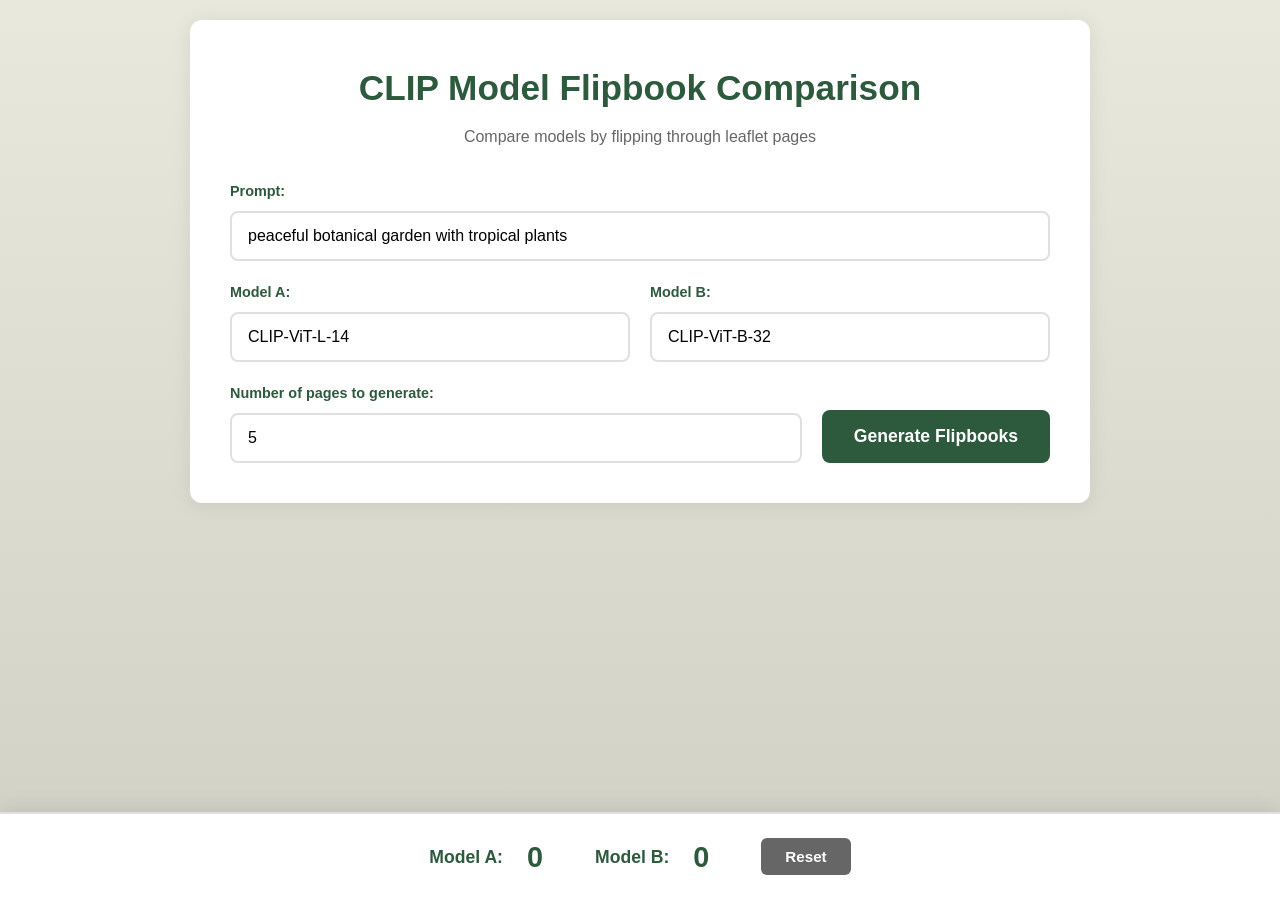
==== static/index.html @ 5df294e2 "first attempt" ====
<!DOCTYPE html>
<html lang="en">
<head>
    <meta charset="UTF-8">
    <meta name="viewport" content="width=device-width, initial-scale=1.0">
    <title>CLIP Model Flipbook Comparison</title>
    <link rel="stylesheet" href="styles.css">
</head>
<body>
    <!-- Control Panel -->
    <div class="control-panel">
        <h1>CLIP Model Flipbook Comparison</h1>
        <p class="subtitle">Compare models by flipping through leaflet pages</p>
        
        <div class="controls">
            <div class="input-group">
                <label for="prompt">Prompt:</label>
                <input 
                    type="text" 
                    id="prompt" 
                    placeholder="e.g., 'serene botanical garden'"
                    value="peaceful botanical garden with tropical plants"
                >
            </div>
            
            <div class="model-row">
                <div class="model-input">
                    <label for="modelA">Model A:</label>
                    <input type="text" id="modelA" value="CLIP-ViT-L-14">
                </div>
                <div class="model-input">
                    <label for="modelB">Model B:</label>
                    <input type="text" id="modelB" value="CLIP-ViT-B-32">
                </div>
            </div>
            
            <div class="generation-controls">
                <div class="input-group">
                    <label for="numPages">Number of pages to generate:</label>
                    <input type="number" id="numPages" value="5" min="1" max="10">
                </div>
                <button id="generateBtn" class="btn-generate">Generate Flipbooks</button>
            </div>
        </div>
    </div>

    <!-- Flipbook Comparison -->
    <div id="flipbookView" class="flipbook-view hidden">
        
        <!-- Navigation Controls -->
        <div class="nav-controls">
            <button id="prevPage" class="nav-btn">
                <svg width="24" height="24" viewBox="0 0 24 24" fill="none" stroke="currentColor" stroke-width="2">
                    <polyline points="15 18 9 12 15 6"></polyline>
                </svg>
                Previous Page
            </button>
            
            <div class="page-info">
                <span>Page <span id="currentPage">1</span> of <span id="totalPages">1</span></span>
            </div>
            
            <button id="nextPage" class="nav-btn">
                Next Page
                <svg width="24" height="24" viewBox="0 0 24 24" fill="none" stroke="currentColor" stroke-width="2">
                    <polyline points="9 18 15 12 9 6"></polyline>
                </svg>
            </button>
        </div>

        <!-- Two Flipbooks Side by Side -->
        <div class="flipbooks-container">
            
            <!-- Model A Flipbook -->
            <div class="flipbook-wrapper">
                <div class="flipbook-header">
                    <h2 id="labelA">Model A</h2>
                    <button class="btn-vote" data-model="A">Choose Model A</button>
                </div>
                
                <div class="flipbook-stage">
                    <div class="book-container" id="bookA">
                        <div class="book" id="flipbookA">
                            <!-- Pages will be inserted here -->
                        </div>
                    </div>
                </div>
            </div>
            
            <!-- Model B Flipbook -->
            <div class="flipbook-wrapper">
                <div class="flipbook-header">
                    <h2 id="labelB">Model B</h2>
                    <button class="btn-vote" data-model="B">Choose Model B</button>
                </div>
                
                <div class="flipbook-stage">
                    <div class="book-container" id="bookB">
                        <div class="book" id="flipbookB">
                            <!-- Pages will be inserted here -->
                        </div>
                    </div>
                </div>
            </div>
            
        </div>

    </div>

    <!-- Results Bar -->
    <div id="resultsBar" class="results-bar">
        <div class="results-content">
            <div class="result-item">
                <span class="result-label">Model A:</span>
                <span class="result-count" id="countA">0</span>
            </div>
            <div class="result-item">
                <span class="result-label">Model B:</span>
                <span class="result-count" id="countB">0</span>
            </div>
            <button id="resetBtn" class="btn-reset">Reset</button>
        </div>
    </div>

    <script src="flipbook.js"></script>
</body>
</html>
---- static/styles.css ----
/* Reset & Base */
* {
    margin: 0;
    padding: 0;
    box-sizing: border-box;
}

:root {
    --green-dark: #2d5a3d;
    --green-medium: #4a7856;
    --green-light: #6b9f7c;
    --cream: #f5f5f0;
    --white: #ffffff;
    --black: #1a1a1a;
    --gray: #666666;
    --gray-light: #e0e0e0;
    --shadow: rgba(0, 0, 0, 0.3);
}

body {
    font-family: -apple-system, BlinkMacSystemFont, 'Segoe UI', Arial, sans-serif;
    background: linear-gradient(to bottom, #e8e8dd 0%, #d0d0c5 100%);
    color: var(--black);
    line-height: 1.6;
    min-height: 100vh;
    padding: 20px;
}

.hidden {
    display: none !important;
}

/* Control Panel */
.control-panel {
    max-width: 900px;
    margin: 0 auto 40px;
    background: var(--white);
    padding: 40px;
    border-radius: 12px;
    box-shadow: 0 2px 20px rgba(0, 0, 0, 0.08);
}

.control-panel h1 {
    font-size: 2.2em;
    font-weight: 700;
    color: var(--green-dark);
    margin-bottom: 8px;
    text-align: center;
}

.subtitle {
    text-align: center;
    color: var(--gray);
    font-size: 1em;
    margin-bottom: 30px;
}

.controls {
    display: flex;
    flex-direction: column;
    gap: 20px;
}

.input-group {
    display: flex;
    flex-direction: column;
    gap: 8px;
}

.input-group label {
    font-weight: 600;
    color: var(--green-dark);
    font-size: 0.9em;
}

.input-group input {
    padding: 14px 16px;
    border: 2px solid var(--gray-light);
    border-radius: 8px;
    font-size: 1em;
    transition: border-color 0.2s;
}

.input-group input:focus {
    outline: none;
    border-color: var(--green-medium);
}

.model-row {
    display: grid;
    grid-template-columns: 1fr 1fr;
    gap: 20px;
}

.model-input {
    display: flex;
    flex-direction: column;
    gap: 8px;
}

.model-input label {
    font-weight: 600;
    color: var(--green-dark);
    font-size: 0.9em;
}

.model-input input {
    padding: 14px 16px;
    border: 2px solid var(--gray-light);
    border-radius: 8px;
    font-size: 1em;
}

.generation-controls {
    display: grid;
    grid-template-columns: 1fr auto;
    gap: 20px;
    align-items: end;
}

.btn-generate {
    padding: 16px 32px;
    background: var(--green-dark);
    color: var(--white);
    border: none;
    border-radius: 8px;
    font-size: 1.1em;
    font-weight: 600;
    cursor: pointer;
    transition: all 0.3s ease;
    white-space: nowrap;
}

.btn-generate:hover {
    background: var(--green-medium);
    transform: translateY(-2px);
    box-shadow: 0 4px 12px rgba(45, 90, 61, 0.3);
}

/* Flipbook View */
.flipbook-view {
    max-width: 1800px;
    margin: 0 auto;
    margin-bottom: 80px;
}

/* Navigation Controls */
.nav-controls {
    display: flex;
    justify-content: space-between;
    align-items: center;
    padding: 20px 0;
    margin-bottom: 30px;
}

.nav-btn {
    display: flex;
    align-items: center;
    gap: 8px;
    padding: 12px 24px;
    background: var(--green-dark);
    color: var(--white);
    border: none;
    border-radius: 8px;
    font-size: 1em;
    font-weight: 600;
    cursor: pointer;
    transition: all 0.2s ease;
}

.nav-btn:hover:not(:disabled) {
    background: var(--green-medium);
    transform: translateY(-2px);
}

.nav-btn:disabled {
    background: var(--gray-light);
    color: var(--gray);
    cursor: not-allowed;
}

.page-info {
    font-size: 1.2em;
    font-weight: 600;
    color: var(--green-dark);
}

/* Flipbooks Container */
.flipbooks-container {
    display: grid;
    grid-template-columns: 1fr 1fr;
    gap: 60px;
    perspective: 2000px;
}

.flipbook-wrapper {
    display: flex;
    flex-direction: column;
    gap: 20px;
}

.flipbook-header {
    display: flex;
    justify-content: space-between;
    align-items: center;
    padding: 0 10px;
}

.flipbook-header h2 {
    font-size: 1.6em;
    color: var(--green-dark);
    font-weight: 600;
}

.btn-vote {
    padding: 12px 28px;
    background: var(--green-light);
    color: var(--white);
    border: none;
    border-radius: 8px;
    font-size: 1em;
    font-weight: 600;
    cursor: pointer;
    transition: all 0.2s ease;
}

.btn-vote:hover {
    background: var(--green-dark);
    transform: scale(1.05);
}

.btn-vote.selected {
    background: var(--green-dark);
    box-shadow: 0 0 0 4px rgba(45, 90, 61, 0.2);
}

/* 3D Book Styling */
.flipbook-stage {
    perspective: 2000px;
    display: flex;
    justify-content: center;
    align-items: center;
    min-height: 900px;
}

.book-container {
    position: relative;
    width: 100%;
    max-width: 700px;
}

.book {
    position: relative;
    width: 100%;
    background: var(--white);
    box-shadow: 
        0 10px 40px rgba(0, 0, 0, 0.3),
        0 0 0 1px rgba(0, 0, 0, 0.1);
    border-radius: 8px;
    transform-style: preserve-3d;
    transition: transform 0.3s ease;
}

/* Book hover effect */
.book:hover {
    transform: translateY(-5px);
    box-shadow: 
        0 15px 50px rgba(0, 0, 0, 0.35),
        0 0 0 1px rgba(0, 0, 0, 0.1);
}

/* Page Styling */
.page {
    position: absolute;
    top: 0;
    left: 0;
    width: 100%;
    height: 100%;
    background: var(--white);
    backface-visibility: hidden;
    transform-style: preserve-3d;
    transition: transform 0.6s ease;
    transform-origin: left center;
    box-shadow: 0 0 20px rgba(0, 0, 0, 0.1);
    border-radius: 0 8px 8px 0;
}

.page.flipped {
    transform: rotateY(-180deg);
}

.page.flipping {
    z-index: 100;
}

/* Active page (currently visible) */
.page.active {
    position: relative;
    z-index: 1;
}

/* Page content */
.page-content {
    width: 100%;
    height: 100%;
    padding: 0;
    overflow: hidden;
    border-radius: 8px;
}

/* Leaflet inside page */
.leaflet {
    width: 100%;
    background: var(--white);
    display: grid;
    grid-template-columns: repeat(3, 1fr);
    min-height: 800px;
    gap: 0;
}

/* Panel Styles */
.panel {
    padding: 30px;
    display: flex;
    flex-direction: column;
    justify-content: center;
}

.panel-title {
    grid-column: 1;
    grid-row: 1 / 3;
    background: var(--cream);
    border-right: 1px solid var(--gray-light);
}

.title {
    font-size: 2.2em;
    font-weight: 700;
    line-height: 1.1;
    margin-bottom: 20px;
    color: var(--green-dark);
}

.intro-text {
    font-size: 0.95em;
    line-height: 1.7;
    color: var(--gray);
}

.panel-hero {
    grid-column: 2;
    grid-row: 1;
    padding: 0;
    display: flex;
    flex-direction: column;
}

.hero-img {
    flex: 1;
}

.overlay-text {
    background: var(--white);
    padding: 20px 25px;
}

.overlay-text h3 {
    font-size: 1.3em;
    margin-bottom: 8px;
    color: var(--green-dark);
}

.overlay-text p {
    font-size: 0.9em;
    color: var(--gray);
}

.panel-dual {
    grid-column: 3;
    grid-row: 1;
    padding: 15px;
}

.dual-grid {
    display: grid;
    grid-template-columns: 1fr 1fr;
    gap: 15px;
    height: 100%;
}

.panel-stats {
    grid-column: 2 / 4;
    grid-row: 2;
    background: var(--green-dark);
    color: var(--white);
}

.stats-grid {
    display: flex;
    justify-content: space-around;
    align-items: center;
    height: 100%;
}

.stat {
    text-align: center;
}

.stat-number {
    font-size: 2.5em;
    font-weight: 700;
    display: block;
    margin-bottom: 8px;
}

.stat-label {
    font-size: 0.85em;
    opacity: 0.95;
}

.panel-feature {
    grid-column: 1;
    grid-row: 3;
    padding: 0;
    position: relative;
}

.full-height {
    height: 100%;
}

.image-caption {
    position: absolute;
    bottom: 0;
    left: 0;
    right: 0;
    background: rgba(45, 90, 61, 0.9);
    color: var(--white);
    padding: 18px 24px;
    font-size: 0.95em;
}

.panel-info {
    grid-column: 2 / 4;
    grid-row: 3;
    background: var(--cream);
    display: flex;
    flex-direction: column;
    gap: 15px;
}

.panel-info h3 {
    font-size: 1.5em;
    color: var(--green-dark);
    font-weight: 600;
}

.body-text {
    font-size: 1em;
    line-height: 1.7;
    color: var(--gray);
    flex: 1;
}

.info-img {
    height: 140px;
}

/* Image Containers */
.image-container {
    width: 100%;
    overflow: hidden;
    position: relative;
}

.image-container img {
    width: 100%;
    height: 100%;
    object-fit: cover;
    display: block;
}

/* Results Bar */
.results-bar {
    position: fixed;
    bottom: 0;
    left: 0;
    right: 0;
    background: var(--white);
    border-top: 2px solid var(--gray-light);
    padding: 20px;
    box-shadow: 0 -2px 20px rgba(0, 0, 0, 0.1);
    z-index: 1000;
}

.results-content {
    max-width: 800px;
    margin: 0 auto;
    display: flex;
    justify-content: center;
    align-items: center;
    gap: 40px;
}

.result-item {
    display: flex;
    align-items: center;
    gap: 12px;
}

.result-label {
    font-weight: 600;
    color: var(--green-dark);
    font-size: 1.1em;
}

.result-count {
    font-size: 1.8em;
    font-weight: 700;
    color: var(--green-dark);
    min-width: 40px;
    text-align: center;
}

.btn-reset {
    padding: 10px 24px;
    background: var(--gray);
    color: var(--white);
    border: none;
    border-radius: 6px;
    font-size: 0.95em;
    font-weight: 600;
    cursor: pointer;
    transition: all 0.2s ease;
}

.btn-reset:hover {
    background: var(--green-dark);
}

/* Loading state */
.generating .book {
    opacity: 0.6;
    pointer-events: none;
}

/* Responsive */
@media (max-width: 1400px) {
    .flipbooks-container {
        grid-template-columns: 1fr;
        gap: 80px;
    }
}

@media (max-width: 768px) {
    .control-panel {
        padding: 25px;
    }
    
    .model-row,
    .generation-controls {
        grid-template-columns: 1fr;
    }
    
    .leaflet {
        grid-template-columns: 1fr;
        min-height: 600px;
    }
    
    .panel-title,
    .panel-hero,
    .panel-dual,
    .panel-stats,
    .panel-feature,
    .panel-info {
        grid-column: 1 !important;
        grid-row: auto !important;
    }
}
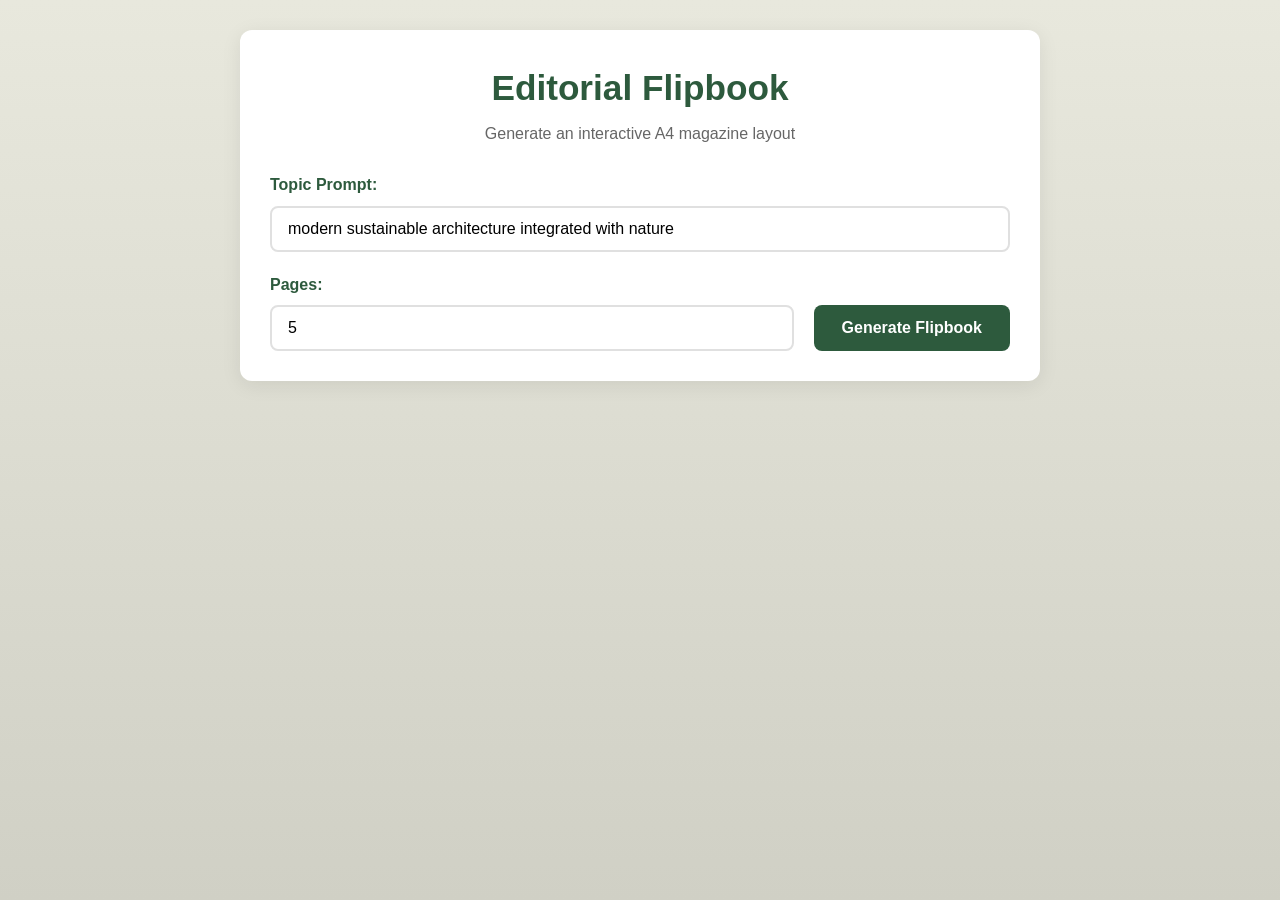
==== commit c38801e3: "ok now the flipbook at least works" ====
--- a/static/index.html
+++ b/static/index.html
@@ -3,122 +3,44 @@
 <head>
     <meta charset="UTF-8">
     <meta name="viewport" content="width=device-width, initial-scale=1.0">
-    <title>CLIP Model Flipbook Comparison</title>
+    <title>A4 Editorial Flipbook</title>
     <link rel="stylesheet" href="styles.css">
 </head>
 <body>
-    <!-- Control Panel -->
     <div class="control-panel">
-        <h1>CLIP Model Flipbook Comparison</h1>
-        <p class="subtitle">Compare models by flipping through leaflet pages</p>
+        <h1>Editorial Flipbook</h1>
+        <p class="subtitle">Generate an interactive A4 magazine layout</p>
         
         <div class="controls">
             <div class="input-group">
-                <label for="prompt">Prompt:</label>
-                <input 
-                    type="text" 
-                    id="prompt" 
-                    placeholder="e.g., 'serene botanical garden'"
-                    value="peaceful botanical garden with tropical plants"
-                >
-            </div>
-            
-            <div class="model-row">
-                <div class="model-input">
-                    <label for="modelA">Model A:</label>
-                    <input type="text" id="modelA" value="CLIP-ViT-L-14">
-                </div>
-                <div class="model-input">
-                    <label for="modelB">Model B:</label>
-                    <input type="text" id="modelB" value="CLIP-ViT-B-32">
-                </div>
+                <label for="prompt">Topic Prompt:</label>
+                <input type="text" id="prompt" value="modern sustainable architecture integrated with nature">
             </div>
             
             <div class="generation-controls">
                 <div class="input-group">
-                    <label for="numPages">Number of pages to generate:</label>
+                    <label for="numPages">Pages:</label>
                     <input type="number" id="numPages" value="5" min="1" max="10">
                 </div>
-                <button id="generateBtn" class="btn-generate">Generate Flipbooks</button>
+                <button id="generateBtn" class="btn-generate">Generate Flipbook</button>
             </div>
         </div>
     </div>
 
-    <!-- Flipbook Comparison -->
     <div id="flipbookView" class="flipbook-view hidden">
-        
-        <!-- Navigation Controls -->
         <div class="nav-controls">
-            <button id="prevPage" class="nav-btn">
-                <svg width="24" height="24" viewBox="0 0 24 24" fill="none" stroke="currentColor" stroke-width="2">
-                    <polyline points="15 18 9 12 15 6"></polyline>
-                </svg>
-                Previous Page
-            </button>
-            
+            <button id="prevPage" class="nav-btn">← Previous Page</button>
             <div class="page-info">
                 <span>Page <span id="currentPage">1</span> of <span id="totalPages">1</span></span>
             </div>
-            
-            <button id="nextPage" class="nav-btn">
-                Next Page
-                <svg width="24" height="24" viewBox="0 0 24 24" fill="none" stroke="currentColor" stroke-width="2">
-                    <polyline points="9 18 15 12 9 6"></polyline>
-                </svg>
-            </button>
+            <button id="nextPage" class="nav-btn">Next Page →</button>
         </div>
 
-        <!-- Two Flipbooks Side by Side -->
-        <div class="flipbooks-container">
-            
-            <!-- Model A Flipbook -->
-            <div class="flipbook-wrapper">
-                <div class="flipbook-header">
-                    <h2 id="labelA">Model A</h2>
-                    <button class="btn-vote" data-model="A">Choose Model A</button>
-                </div>
-                
-                <div class="flipbook-stage">
-                    <div class="book-container" id="bookA">
-                        <div class="book" id="flipbookA">
-                            <!-- Pages will be inserted here -->
-                        </div>
+        <div class="flipbook-stage">
+            <div class="book-container">
+                <div class="book" id="flipbook">
                     </div>
-                </div>
             </div>
-            
-            <!-- Model B Flipbook -->
-            <div class="flipbook-wrapper">
-                <div class="flipbook-header">
-                    <h2 id="labelB">Model B</h2>
-                    <button class="btn-vote" data-model="B">Choose Model B</button>
-                </div>
-                
-                <div class="flipbook-stage">
-                    <div class="book-container" id="bookB">
-                        <div class="book" id="flipbookB">
-                            <!-- Pages will be inserted here -->
-                        </div>
-                    </div>
-                </div>
-            </div>
-            
-        </div>
-
-    </div>
-
-    <!-- Results Bar -->
-    <div id="resultsBar" class="results-bar">
-        <div class="results-content">
-            <div class="result-item">
-                <span class="result-label">Model A:</span>
-                <span class="result-count" id="countA">0</span>
-            </div>
-            <div class="result-item">
-                <span class="result-label">Model B:</span>
-                <span class="result-count" id="countB">0</span>
-            </div>
-            <button id="resetBtn" class="btn-reset">Reset</button>
         </div>
     </div>
 
--- a/static/styles.css
+++ b/static/styles.css
@@ -1,9 +1,5 @@
 /* Reset & Base */
-* {
-    margin: 0;
-    padding: 0;
-    box-sizing: border-box;
-}
+* { margin: 0; padding: 0; box-sizing: border-box; }
 
 :root {
     --green-dark: #2d5a3d;
@@ -14,7 +10,6 @@
     --black: #1a1a1a;
     --gray: #666666;
     --gray-light: #e0e0e0;
-    --shadow: rgba(0, 0, 0, 0.3);
 }
 
 body {
@@ -23,141 +18,31 @@
     color: var(--black);
     line-height: 1.6;
     min-height: 100vh;
-    padding: 20px;
+    padding: 30px 20px;
 }
 
-.hidden {
-    display: none !important;
-}
+.hidden { display: none !important; }
 
 /* Control Panel */
 .control-panel {
-    max-width: 900px;
-    margin: 0 auto 40px;
+    max-width: 800px;
+    margin: 0 auto 30px;
     background: var(--white);
-    padding: 40px;
+    padding: 30px;
     border-radius: 12px;
-    box-shadow: 0 2px 20px rgba(0, 0, 0, 0.08);
+    box-shadow: 0 4px 20px rgba(0, 0, 0, 0.08);
 }
 
-.control-panel h1 {
-    font-size: 2.2em;
-    font-weight: 700;
-    color: var(--green-dark);
-    margin-bottom: 8px;
-    text-align: center;
-}
+.control-panel h1 { font-size: 2.2em; color: var(--green-dark); text-align: center; margin-bottom: 5px; }
+.subtitle { text-align: center; color: var(--gray); margin-bottom: 25px; }
+.controls { display: flex; flex-direction: column; gap: 20px; }
+.input-group { display: flex; flex-direction: column; gap: 8px; }
+.input-group label { font-weight: 600; color: var(--green-dark); }
+.input-group input { padding: 12px 16px; border: 2px solid var(--gray-light); border-radius: 8px; font-size: 1em; }
+.generation-controls { display: grid; grid-template-columns: 1fr auto; gap: 20px; align-items: end; }
 
-.subtitle {
-    text-align: center;
-    color: var(--gray);
-    font-size: 1em;
-    margin-bottom: 30px;
-}
-
-.controls {
-    display: flex;
-    flex-direction: column;
-    gap: 20px;
-}
-
-.input-group {
-    display: flex;
-    flex-direction: column;
-    gap: 8px;
-}
-
-.input-group label {
-    font-weight: 600;
-    color: var(--green-dark);
-    font-size: 0.9em;
-}
-
-.input-group input {
-    padding: 14px 16px;
-    border: 2px solid var(--gray-light);
-    border-radius: 8px;
-    font-size: 1em;
-    transition: border-color 0.2s;
-}
-
-.input-group input:focus {
-    outline: none;
-    border-color: var(--green-medium);
-}
-
-.model-row {
-    display: grid;
-    grid-template-columns: 1fr 1fr;
-    gap: 20px;
-}
-
-.model-input {
-    display: flex;
-    flex-direction: column;
-    gap: 8px;
-}
-
-.model-input label {
-    font-weight: 600;
-    color: var(--green-dark);
-    font-size: 0.9em;
-}
-
-.model-input input {
-    padding: 14px 16px;
-    border: 2px solid var(--gray-light);
-    border-radius: 8px;
-    font-size: 1em;
-}
-
-.generation-controls {
-    display: grid;
-    grid-template-columns: 1fr auto;
-    gap: 20px;
-    align-items: end;
-}
-
-.btn-generate {
-    padding: 16px 32px;
-    background: var(--green-dark);
-    color: var(--white);
-    border: none;
-    border-radius: 8px;
-    font-size: 1.1em;
-    font-weight: 600;
-    cursor: pointer;
-    transition: all 0.3s ease;
-    white-space: nowrap;
-}
-
-.btn-generate:hover {
-    background: var(--green-medium);
-    transform: translateY(-2px);
-    box-shadow: 0 4px 12px rgba(45, 90, 61, 0.3);
-}
-
-/* Flipbook View */
-.flipbook-view {
-    max-width: 1800px;
-    margin: 0 auto;
-    margin-bottom: 80px;
-}
-
-/* Navigation Controls */
-.nav-controls {
-    display: flex;
-    justify-content: space-between;
-    align-items: center;
-    padding: 20px 0;
-    margin-bottom: 30px;
-}
-
-.nav-btn {
-    display: flex;
-    align-items: center;
-    gap: 8px;
-    padding: 12px 24px;
+.btn-generate, .nav-btn {
+    padding: 14px 28px;
     background: var(--green-dark);
     color: var(--white);
     border: none;
@@ -167,413 +52,116 @@
     cursor: pointer;
     transition: all 0.2s ease;
 }
+.btn-generate:hover, .nav-btn:hover:not(:disabled) { background: var(--green-medium); transform: translateY(-2px); }
+.nav-btn:disabled { background: var(--gray-light); color: var(--gray); cursor: not-allowed; transform: none; }
 
-.nav-btn:hover:not(:disabled) {
-    background: var(--green-medium);
-    transform: translateY(-2px);
+/* Flipbook Views & Stage */
+.flipbook-view { max-width: 800px; margin: 0 auto 40px; }
+.nav-controls { display: flex; justify-content: space-between; align-items: center; padding: 10px 0; margin-bottom: 30px; }
+.page-info { font-size: 1.2em; font-weight: 600; color: var(--green-dark); }
+
+.flipbook-stage {
+    perspective: 2500px;
+    display: flex;
+    justify-content: center;
+    padding: 10px 0;
 }
 
-.nav-btn:disabled {
-    background: var(--gray-light);
-    color: var(--gray);
-    cursor: not-allowed;
-}
-
-.page-info {
-    font-size: 1.2em;
-    font-weight: 600;
-    color: var(--green-dark);
-}
-
-/* Flipbooks Container */
-.flipbooks-container {
-    display: grid;
-    grid-template-columns: 1fr 1fr;
-    gap: 60px;
-    perspective: 2000px;
-}
-
-.flipbook-wrapper {
-    display: flex;
-    flex-direction: column;
-    gap: 20px;
-}
-
-.flipbook-header {
-    display: flex;
-    justify-content: space-between;
-    align-items: center;
-    padding: 0 10px;
-}
-
-.flipbook-header h2 {
-    font-size: 1.6em;
-    color: var(--green-dark);
-    font-weight: 600;
-}
-
-.btn-vote {
-    padding: 12px 28px;
-    background: var(--green-light);
-    color: var(--white);
-    border: none;
-    border-radius: 8px;
-    font-size: 1em;
-    font-weight: 600;
-    cursor: pointer;
-    transition: all 0.2s ease;
-}
-
-.btn-vote:hover {
-    background: var(--green-dark);
-    transform: scale(1.05);
-}
-
-.btn-vote.selected {
-    background: var(--green-dark);
-    box-shadow: 0 0 0 4px rgba(45, 90, 61, 0.2);
-}
-
-/* 3D Book Styling */
-.flipbook-stage {
-    perspective: 2000px;
-    display: flex;
-    justify-content: center;
-    align-items: center;
-    min-height: 900px;
-}
-
-.book-container {
-    position: relative;
-    width: 100%;
-    max-width: 700px;
+/* 3D Book Core - A4 Aspect Ratio */
+.book-container { 
+    position: relative; 
+    width: 100%; 
+    max-width: 500px; /* Desktop width limit - height scales automatically to A4 */
+    aspect-ratio: 1 / 1.414; /* PERFECT A4 RATIO */
 }
 
 .book {
-    position: relative;
-    width: 100%;
-    background: var(--white);
-    box-shadow: 
-        0 10px 40px rgba(0, 0, 0, 0.3),
-        0 0 0 1px rgba(0, 0, 0, 0.1);
-    border-radius: 8px;
+    position: relative; width: 100%; height: 100%;
     transform-style: preserve-3d;
-    transition: transform 0.3s ease;
+    box-shadow: 0 15px 50px rgba(0,0,0,0.25);
+    border-radius: 4px;
 }
 
-/* Book hover effect */
-.book:hover {
-    transform: translateY(-5px);
-    box-shadow: 
-        0 15px 50px rgba(0, 0, 0, 0.35),
-        0 0 0 1px rgba(0, 0, 0, 0.1);
+.page {
+    position: absolute; top: 0; left: 0;
+    width: 100%; height: 100%;
+    background: var(--white);
+    transform-style: preserve-3d;
+    transform-origin: left center;
+    transition: transform 0.6s cubic-bezier(0.645, 0.045, 0.355, 1);
+    backface-visibility: hidden;
+    overflow: hidden;
+    border-radius: 4px;
 }
 
-/* Page Styling */
-.page {
-    position: absolute;
-    top: 0;
-    left: 0;
-    width: 100%;
-    height: 100%;
-    background: var(--white);
-    backface-visibility: hidden;
-    transform-style: preserve-3d;
-    transition: transform 0.6s ease;
-    transform-origin: left center;
-    box-shadow: 0 0 20px rgba(0, 0, 0, 0.1);
-    border-radius: 0 8px 8px 0;
+.page.flipped { transform: rotateY(-180deg); pointer-events: none; }
+.page-content { width: 100%; height: 100%; }
+
+/* ============================================
+   LEAFLET & LAYOUTS (100% Height, Fit A4)
+   ============================================ */
+.leaflet { width: 100%; height: 100%; background: var(--white); overflow: hidden; }
+.leaflet img { width: 100%; height: 100%; object-fit: cover; display: block; }
+
+/* 0 - Cover */
+.layout-cover { display: block; height: 100%; position: relative; }
+.cover-image { width: 100%; height: 100%; position: relative; overflow: hidden; }
+.cover-overlay {
+    position: absolute; inset: 0;
+    background: linear-gradient(to top, rgba(20,50,30,0.95) 0%, transparent 65%);
+    display: flex; flex-direction: column; justify-content: flex-end;
+    padding: 40px; color: var(--white);
 }
+.cover-tag { font-size: 0.8em; font-weight: 700; letter-spacing: 0.15em; text-transform: uppercase; background: var(--green-light); padding: 6px 14px; border-radius: 4px; width: fit-content; margin-bottom: 15px; }
+.cover-title { font-size: 3.5em; font-weight: 800; line-height: 1.1; margin-bottom: 10px; }
 
-.page.flipped {
-    transform: rotateY(-180deg);
-}
+/* 1 - Feature */
+.layout-feature { display: grid; grid-template-columns: 3fr 2fr; height: 100%; gap: 0; }
+.feature-main { display: flex; flex-direction: column; border-right: 1px solid var(--gray-light); }
+.feature-img-wrap { flex: 1; overflow: hidden; }
+.feature-caption { padding: 30px; background: var(--white); border-top: 1px solid var(--gray-light); }
+.feature-caption h2 { color: var(--green-dark); margin-bottom: 8px; font-size: 1.8em; }
+.feature-caption p { color: var(--gray); font-size: 1em; line-height: 1.6; }
+.feature-side { display: flex; flex-direction: column; background: var(--cream); }
+.feature-side-img { height: 50%; overflow: hidden; }
+.feature-side-text { flex: 1; padding: 30px; display: flex; flex-direction: column; gap: 10px; }
+.feature-side-text h3 { color: var(--green-dark); font-size: 1.3em;}
+.feature-side-text p { color: var(--gray); font-size: 0.9em; flex: 1; line-height: 1.6; }
 
-.page.flipping {
-    z-index: 100;
-}
+/* 2 - Story */
+.layout-story { display: flex; flex-direction: column; height: 100%; }
+.story-photo { flex: 0 0 55%; position: relative; overflow: hidden; }
+.story-photo-label { position: absolute; bottom: 0; left: 0; right: 0; background: rgba(45,90,61,0.85); color: var(--white); padding: 12px 25px; font-weight: 600; text-transform: uppercase; font-size: 0.8em; }
+.story-body { padding: 40px; background: var(--cream); display: flex; flex-direction: column; gap: 20px; flex: 1; }
+.story-heading { font-size: 1.8em; color: var(--green-dark); }
+.story-columns { display: grid; grid-template-columns: 1fr 1fr; gap: 20px; }
+.story-columns p { color: var(--gray); font-size: 0.95em; line-height: 1.7; }
 
-/* Active page (currently visible) */
-.page.active {
-    position: relative;
-    z-index: 1;
-}
+/* 3 - Gallery */
+.layout-gallery { display: flex; flex-direction: column; height: 100%; background: var(--white); }
+.gallery-header { padding: 30px; border-bottom: 1px solid var(--gray-light); }
+.gallery-header h2 { color: var(--green-dark); font-size: 1.8em; margin-bottom: 5px;}
+.gallery-grid { display: grid; grid-template-columns: 2fr 1fr; grid-template-rows: 1fr 1fr; gap: 4px; background: var(--gray-light); flex: 1; overflow: hidden; }
+.gallery-item { position: relative; overflow: hidden; }
+.gallery-item-large { grid-row: 1 / 3; }
+.gallery-label { position: absolute; bottom: 0; left: 0; right: 0; background: rgba(0,0,0,0.6); color: white; padding: 10px 14px; font-size: 0.8em; }
 
-/* Page content */
-.page-content {
-    width: 100%;
-    height: 100%;
-    padding: 0;
-    overflow: hidden;
-    border-radius: 8px;
-}
+/* 4 - Closing */
+.layout-closing { display: grid; grid-template-columns: 1fr 1fr; height: 100%; gap: 0; }
+.closing-stats { display: flex; flex-direction: column; border-right: 1px solid var(--gray-light); }
+.closing-stats-img { flex: 0 0 45%; overflow: hidden; }
+.closing-numbers { flex: 1; background: var(--green-dark); color: white; padding: 30px; display: flex; flex-direction: column; justify-content: center; }
+.stat-block { display: flex; align-items: baseline; gap: 15px; padding: 15px 0; border-bottom: 1px solid rgba(255,255,255,0.1); }
+.stat-n { font-size: 2.2em; font-weight: bold; min-width: 70px; }
+.closing-cta { display: flex; flex-direction: column; background: var(--cream); }
+.closing-cta-img { flex: 0 0 45%; overflow: hidden; }
+.closing-cta-text { flex: 1; padding: 30px; display: flex; flex-direction: column; justify-content: center; gap: 15px; }
+.closing-cta-text h2 { color: var(--green-dark); font-size: 1.8em; }
+.closing-cta-text p { color: var(--gray); font-size: 0.95em; line-height: 1.6; }
 
-/* Leaflet inside page */
-.leaflet {
-    width: 100%;
-    background: var(--white);
-    display: grid;
-    grid-template-columns: repeat(3, 1fr);
-    min-height: 800px;
-    gap: 0;
-}
-
-/* Panel Styles */
-.panel {
-    padding: 30px;
-    display: flex;
-    flex-direction: column;
-    justify-content: center;
-}
-
-.panel-title {
-    grid-column: 1;
-    grid-row: 1 / 3;
-    background: var(--cream);
-    border-right: 1px solid var(--gray-light);
-}
-
-.title {
-    font-size: 2.2em;
-    font-weight: 700;
-    line-height: 1.1;
-    margin-bottom: 20px;
-    color: var(--green-dark);
-}
-
-.intro-text {
-    font-size: 0.95em;
-    line-height: 1.7;
-    color: var(--gray);
-}
-
-.panel-hero {
-    grid-column: 2;
-    grid-row: 1;
-    padding: 0;
-    display: flex;
-    flex-direction: column;
-}
-
-.hero-img {
-    flex: 1;
-}
-
-.overlay-text {
-    background: var(--white);
-    padding: 20px 25px;
-}
-
-.overlay-text h3 {
-    font-size: 1.3em;
-    margin-bottom: 8px;
-    color: var(--green-dark);
-}
-
-.overlay-text p {
-    font-size: 0.9em;
-    color: var(--gray);
-}
-
-.panel-dual {
-    grid-column: 3;
-    grid-row: 1;
-    padding: 15px;
-}
-
-.dual-grid {
-    display: grid;
-    grid-template-columns: 1fr 1fr;
-    gap: 15px;
-    height: 100%;
-}
-
-.panel-stats {
-    grid-column: 2 / 4;
-    grid-row: 2;
-    background: var(--green-dark);
-    color: var(--white);
-}
-
-.stats-grid {
-    display: flex;
-    justify-content: space-around;
-    align-items: center;
-    height: 100%;
-}
-
-.stat {
-    text-align: center;
-}
-
-.stat-number {
-    font-size: 2.5em;
-    font-weight: 700;
-    display: block;
-    margin-bottom: 8px;
-}
-
-.stat-label {
-    font-size: 0.85em;
-    opacity: 0.95;
-}
-
-.panel-feature {
-    grid-column: 1;
-    grid-row: 3;
-    padding: 0;
-    position: relative;
-}
-
-.full-height {
-    height: 100%;
-}
-
-.image-caption {
-    position: absolute;
-    bottom: 0;
-    left: 0;
-    right: 0;
-    background: rgba(45, 90, 61, 0.9);
-    color: var(--white);
-    padding: 18px 24px;
-    font-size: 0.95em;
-}
-
-.panel-info {
-    grid-column: 2 / 4;
-    grid-row: 3;
-    background: var(--cream);
-    display: flex;
-    flex-direction: column;
-    gap: 15px;
-}
-
-.panel-info h3 {
-    font-size: 1.5em;
-    color: var(--green-dark);
-    font-weight: 600;
-}
-
-.body-text {
-    font-size: 1em;
-    line-height: 1.7;
-    color: var(--gray);
-    flex: 1;
-}
-
-.info-img {
-    height: 140px;
-}
-
-/* Image Containers */
-.image-container {
-    width: 100%;
-    overflow: hidden;
-    position: relative;
-}
-
-.image-container img {
-    width: 100%;
-    height: 100%;
-    object-fit: cover;
-    display: block;
-}
-
-/* Results Bar */
-.results-bar {
-    position: fixed;
-    bottom: 0;
-    left: 0;
-    right: 0;
-    background: var(--white);
-    border-top: 2px solid var(--gray-light);
-    padding: 20px;
-    box-shadow: 0 -2px 20px rgba(0, 0, 0, 0.1);
-    z-index: 1000;
-}
-
-.results-content {
-    max-width: 800px;
-    margin: 0 auto;
-    display: flex;
-    justify-content: center;
-    align-items: center;
-    gap: 40px;
-}
-
-.result-item {
-    display: flex;
-    align-items: center;
-    gap: 12px;
-}
-
-.result-label {
-    font-weight: 600;
-    color: var(--green-dark);
-    font-size: 1.1em;
-}
-
-.result-count {
-    font-size: 1.8em;
-    font-weight: 700;
-    color: var(--green-dark);
-    min-width: 40px;
-    text-align: center;
-}
-
-.btn-reset {
-    padding: 10px 24px;
-    background: var(--gray);
-    color: var(--white);
-    border: none;
-    border-radius: 6px;
-    font-size: 0.95em;
-    font-weight: 600;
-    cursor: pointer;
-    transition: all 0.2s ease;
-}
-
-.btn-reset:hover {
-    background: var(--green-dark);
-}
-
-/* Loading state */
-.generating .book {
-    opacity: 0.6;
-    pointer-events: none;
-}
-
-/* Responsive */
-@media (max-width: 1400px) {
-    .flipbooks-container {
-        grid-template-columns: 1fr;
-        gap: 80px;
-    }
-}
-
+/* Mobile Adaptations */
 @media (max-width: 768px) {
-    .control-panel {
-        padding: 25px;
-    }
-    
-    .model-row,
-    .generation-controls {
-        grid-template-columns: 1fr;
-    }
-    
-    .leaflet {
-        grid-template-columns: 1fr;
-        min-height: 600px;
-    }
-    
-    .panel-title,
-    .panel-hero,
-    .panel-dual,
-    .panel-stats,
-    .panel-feature,
-    .panel-info {
-        grid-column: 1 !important;
-        grid-row: auto !important;
-    }
+    .generation-controls, .layout-feature, .layout-closing, .story-columns { grid-template-columns: 1fr; }
+    .gallery-grid { grid-template-columns: 1fr; grid-template-rows: repeat(3, 1fr); }
+    .gallery-item-large { grid-row: auto; }
 }
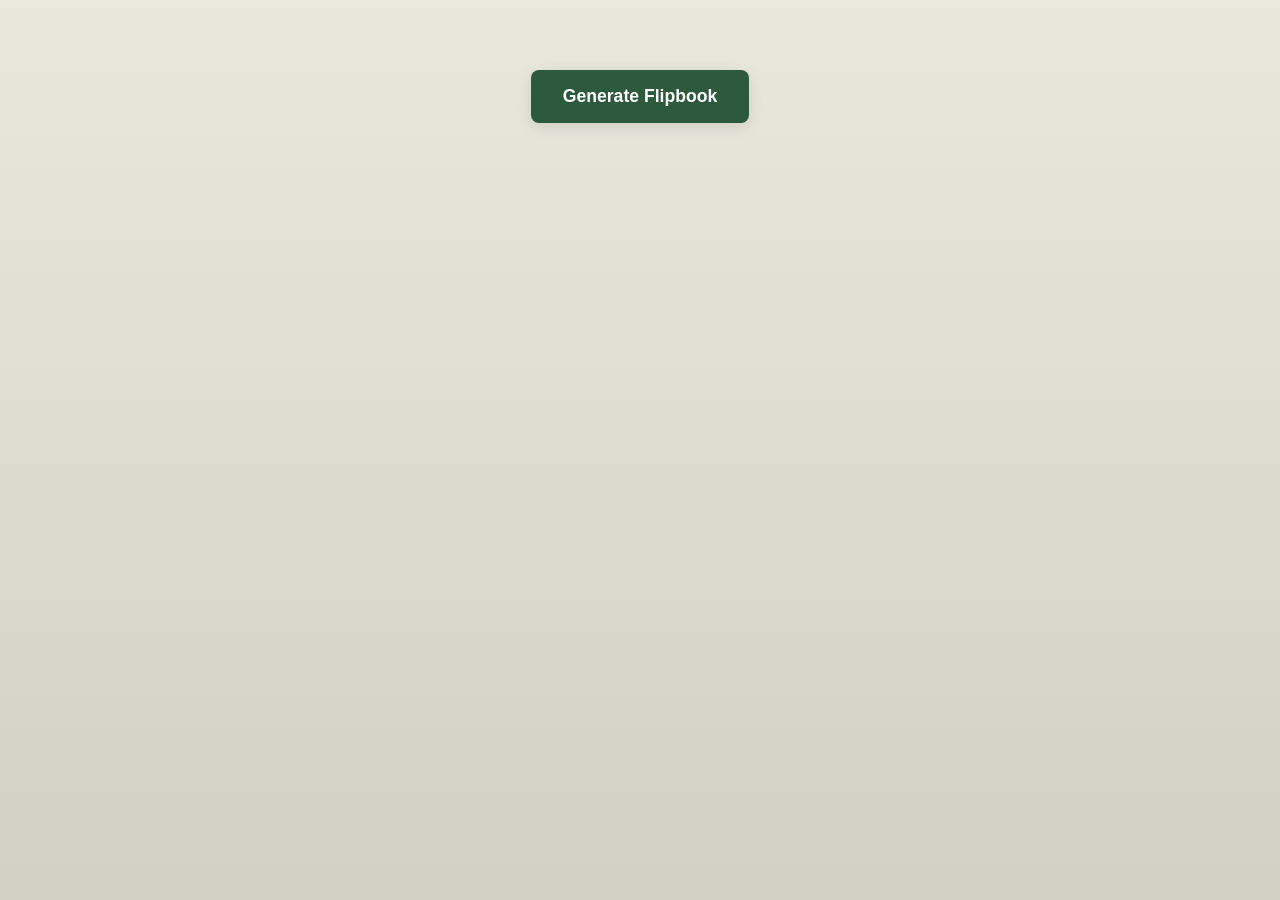
==== commit 873d2320: "SUPEEEEEEEEEEEEEER, flibook alone" ====
--- a/static/index.html
+++ b/static/index.html
@@ -8,32 +8,16 @@
 </head>
 <body>
     <div class="control-panel">
-        <h1>Editorial Flipbook</h1>
-        <p class="subtitle">Generate an interactive A4 magazine layout</p>
-        
-        <div class="controls">
-            <div class="input-group">
-                <label for="prompt">Topic Prompt:</label>
-                <input type="text" id="prompt" value="modern sustainable architecture integrated with nature">
-            </div>
-            
-            <div class="generation-controls">
-                <div class="input-group">
-                    <label for="numPages">Pages:</label>
-                    <input type="number" id="numPages" value="5" min="1" max="10">
-                </div>
-                <button id="generateBtn" class="btn-generate">Generate Flipbook</button>
-            </div>
-        </div>
+        <button id="generateBtn" class="btn-generate">Generate Flipbook</button>
     </div>
 
     <div id="flipbookView" class="flipbook-view hidden">
         <div class="nav-controls">
-            <button id="prevPage" class="nav-btn">← Previous Page</button>
+            <button id="prevPage" class="nav-btn">← Previous</button>
             <div class="page-info">
-                <span>Page <span id="currentPage">1</span> of <span id="totalPages">1</span></span>
+                <span>Page <span id="currentPage">1</span> of 5</span>
             </div>
-            <button id="nextPage" class="nav-btn">Next Page →</button>
+            <button id="nextPage" class="nav-btn">Next →</button>
         </div>
 
         <div class="flipbook-stage">
--- a/static/styles.css
+++ b/static/styles.css
@@ -23,36 +23,33 @@
 
 .hidden { display: none !important; }
 
-/* Control Panel */
+/* Control Panel (Stripped down) */
 .control-panel {
-    max-width: 800px;
-    margin: 0 auto 30px;
-    background: var(--white);
-    padding: 30px;
-    border-radius: 12px;
-    box-shadow: 0 4px 20px rgba(0, 0, 0, 0.08);
+    display: flex;
+    justify-content: center;
+    margin: 40px 0;
 }
 
-.control-panel h1 { font-size: 2.2em; color: var(--green-dark); text-align: center; margin-bottom: 5px; }
-.subtitle { text-align: center; color: var(--gray); margin-bottom: 25px; }
-.controls { display: flex; flex-direction: column; gap: 20px; }
-.input-group { display: flex; flex-direction: column; gap: 8px; }
-.input-group label { font-weight: 600; color: var(--green-dark); }
-.input-group input { padding: 12px 16px; border: 2px solid var(--gray-light); border-radius: 8px; font-size: 1em; }
-.generation-controls { display: grid; grid-template-columns: 1fr auto; gap: 20px; align-items: end; }
-
 .btn-generate, .nav-btn {
-    padding: 14px 28px;
+    padding: 16px 32px;
     background: var(--green-dark);
     color: var(--white);
     border: none;
     border-radius: 8px;
-    font-size: 1em;
+    font-size: 1.1em;
     font-weight: 600;
     cursor: pointer;
     transition: all 0.2s ease;
+    box-shadow: 0 4px 15px rgba(0,0,0,0.1);
 }
-.btn-generate:hover, .nav-btn:hover:not(:disabled) { background: var(--green-medium); transform: translateY(-2px); }
+
+.btn-generate:hover, .nav-btn:hover:not(:disabled) { 
+    background: var(--green-medium); 
+    transform: translateY(-2px); 
+    box-shadow: 0 6px 20px rgba(0,0,0,0.15);
+}
+
+.nav-btn { padding: 12px 24px; font-size: 1em; box-shadow: none; }
 .nav-btn:disabled { background: var(--gray-light); color: var(--gray); cursor: not-allowed; transform: none; }
 
 /* Flipbook Views & Stage */
@@ -71,8 +68,8 @@
 .book-container { 
     position: relative; 
     width: 100%; 
-    max-width: 500px; /* Desktop width limit - height scales automatically to A4 */
-    aspect-ratio: 1 / 1.414; /* PERFECT A4 RATIO */
+    max-width: 500px; 
+    aspect-ratio: 1 / 1.414; 
 }
 
 .book {
@@ -161,7 +158,7 @@
 
 /* Mobile Adaptations */
 @media (max-width: 768px) {
-    .generation-controls, .layout-feature, .layout-closing, .story-columns { grid-template-columns: 1fr; }
+    .layout-feature, .layout-closing, .story-columns { grid-template-columns: 1fr; }
     .gallery-grid { grid-template-columns: 1fr; grid-template-rows: repeat(3, 1fr); }
     .gallery-item-large { grid-row: auto; }
 }
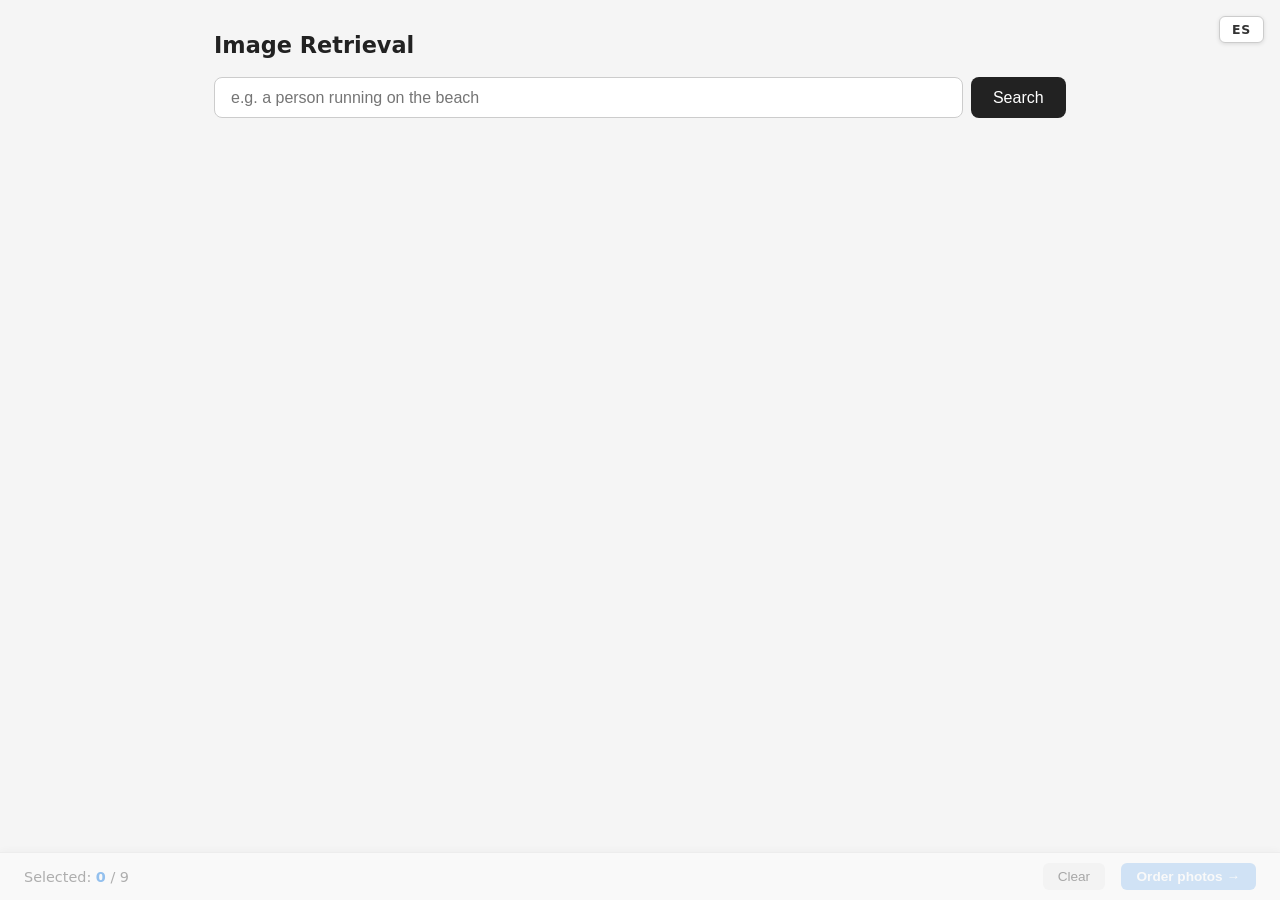
==== commit e3c17b25: "Reorganise repo so it runs from the root Move server.py, retrieval.py, static/, and data/ out of ima" ====
--- a/static/index.html
+++ b/static/index.html
@@ -1,33 +1,670 @@
 <!DOCTYPE html>
-<html lang="en">
+<html lang="en" data-i18n-title="meta.title">
 <head>
-    <meta charset="UTF-8">
-    <meta name="viewport" content="width=device-width, initial-scale=1.0">
-    <title>A4 Editorial Flipbook</title>
-    <link rel="stylesheet" href="styles.css">
+  <meta charset="UTF-8" />
+  <meta name="viewport" content="width=device-width, initial-scale=1.0" />
+  <title>Image Retrieval</title>
+  <script src="/static/i18n.js"></script>
+  <style>
+    *, *::before, *::after { box-sizing: border-box; margin: 0; padding: 0; }
+
+    body {
+      font-family: system-ui, sans-serif;
+      background: #f5f5f5;
+      color: #222;
+      min-height: 100vh;
+      padding-bottom: 5rem;
+    }
+
+    header {
+      padding: 2rem 1.5rem 1rem;
+      max-width: 900px;
+      margin: 0 auto;
+    }
+
+    h1 { font-size: 1.4rem; font-weight: 600; margin-bottom: 1.2rem; }
+
+    .search-bar {
+      display: flex;
+      gap: 0.5rem;
+    }
+
+    input[type="text"] {
+      flex: 1;
+      padding: 0.65rem 1rem;
+      font-size: 1rem;
+      border: 1px solid #ccc;
+      border-radius: 8px;
+      outline: none;
+    }
+
+    input[type="text"]:focus { border-color: #555; }
+
+    button {
+      padding: 0.65rem 1.4rem;
+      font-size: 1rem;
+      background: #222;
+      color: #fff;
+      border: none;
+      border-radius: 8px;
+      cursor: pointer;
+    }
+
+    button:disabled { opacity: 0.5; cursor: default; }
+
+    #status {
+      max-width: 900px;
+      margin: 0.6rem auto 0;
+      padding: 0 1.5rem;
+      font-size: 0.85rem;
+      color: #666;
+      min-height: 1.2em;
+    }
+
+    #grid {
+      max-width: 900px;
+      margin: 1.5rem auto 3rem;
+      padding: 0 1.5rem;
+      display: grid;
+      grid-template-columns: repeat(auto-fill, minmax(160px, 1fr));
+      gap: 0.8rem;
+    }
+
+    /* ── Card ── */
+    .card {
+      background: #fff;
+      border-radius: 8px;
+      overflow: visible;
+      box-shadow: 0 1px 4px rgba(0,0,0,0.08);
+      cursor: pointer;
+      position: relative;
+      transition: box-shadow 0.15s, transform 0.1s;
+    }
+
+    .card:hover { box-shadow: 0 3px 10px rgba(0,0,0,0.15); }
+
+    .card-inner {
+      border-radius: 8px;
+      overflow: hidden;
+      border: 3px solid transparent;
+      transition: border-color 0.15s;
+    }
+
+    .card.selected .card-inner {
+      border-color: #0071e3;
+    }
+
+    .card img {
+      width: 100%;
+      aspect-ratio: 1;
+      object-fit: cover;
+      display: block;
+    }
+
+    .card .score {
+      padding: 0.35rem 0.6rem;
+      font-size: 0.78rem;
+      color: #555;
+      text-align: right;
+    }
+
+    /* ── Selection badge (checkmark, step 1) ── */
+    .badge {
+      position: absolute;
+      top: -7px;
+      left: -7px;
+      width: 26px;
+      height: 26px;
+      border-radius: 50%;
+      background: #0071e3;
+      color: #fff;
+      font-size: 0.9rem;
+      font-weight: 700;
+      display: flex;
+      align-items: center;
+      justify-content: center;
+      z-index: 10;
+      box-shadow: 0 1px 4px rgba(0,0,0,0.3);
+      pointer-events: none;
+    }
+
+    /* ── Sticky selection bar ── */
+    #sel-bar {
+      position: fixed;
+      bottom: 0;
+      left: 0;
+      right: 0;
+      background: #fff;
+      border-top: 1px solid #e0e0e0;
+      padding: 0.6rem 1.5rem;
+      display: flex;
+      align-items: center;
+      gap: 1rem;
+      z-index: 100;
+      box-shadow: 0 -2px 8px rgba(0,0,0,0.07);
+    }
+
+    #sel-bar .sel-label {
+      font-size: 0.9rem;
+      color: #444;
+      flex: 1;
+    }
+
+    #sel-bar .sel-label strong {
+      color: #0071e3;
+    }
+
+    #sel-thumbs {
+      display: flex;
+      gap: 6px;
+      align-items: center;
+    }
+
+    .sel-thumb {
+      width: 38px;
+      height: 38px;
+      border-radius: 6px;
+      overflow: hidden;
+      flex-shrink: 0;
+    }
+
+    .sel-thumb img {
+      width: 100%;
+      height: 100%;
+      object-fit: cover;
+      display: block;
+    }
+
+    #clear-btn {
+      padding: 0.4rem 0.9rem;
+      font-size: 0.85rem;
+      background: #f0f0f0;
+      color: #333;
+      border: none;
+      border-radius: 6px;
+      cursor: pointer;
+    }
+
+    #clear-btn:hover { background: #e0e0e0; }
+
+    #order-btn {
+      padding: 0.4rem 1rem;
+      font-size: 0.85rem;
+      background: #0071e3;
+      color: #fff;
+      border: none;
+      border-radius: 6px;
+      cursor: pointer;
+      font-weight: 600;
+    }
+
+    #order-btn:hover { background: #005bb5; }
+    #order-btn:disabled { opacity: 0.4; cursor: default; }
+
+    #sel-bar.empty { opacity: 0.4; pointer-events: none; }
+
+    /* ── Step 2: Ordering overlay ── */
+    #order-overlay {
+      position: fixed;
+      inset: 0;
+      background: #f5f5f5;
+      z-index: 300;
+      display: flex;
+      flex-direction: column;
+      overflow: hidden;
+    }
+
+    #order-overlay.hidden { display: none; }
+
+    .order-header {
+      padding: 1rem 1.5rem;
+      background: #fff;
+      border-bottom: 1px solid #e0e0e0;
+      display: flex;
+      align-items: center;
+      gap: 1rem;
+      flex-shrink: 0;
+    }
+
+    .order-header h2 {
+      flex: 1;
+      font-size: 1rem;
+      font-weight: 600;
+      color: #333;
+    }
+
+    .back-btn {
+      padding: 0.4rem 0.9rem;
+      font-size: 0.85rem;
+      background: #f0f0f0;
+      color: #333;
+      border: none;
+      border-radius: 6px;
+      cursor: pointer;
+    }
+
+    .back-btn:hover { background: #e0e0e0; }
+
+    .order-footer {
+      padding: 0.75rem 1.5rem;
+      background: #fff;
+      border-top: 1px solid #e0e0e0;
+      display: flex;
+      justify-content: flex-end;
+      flex-shrink: 0;
+    }
+
+    #confirm-btn {
+      padding: 0.55rem 1.3rem;
+      font-size: 0.9rem;
+      background: #0071e3;
+      color: #fff;
+      border: none;
+      border-radius: 6px;
+      cursor: pointer;
+      font-weight: 600;
+    }
+
+    #confirm-btn:hover { background: #005bb5; }
+    #confirm-btn:disabled { opacity: 0.4; cursor: default; }
+
+    #order-grid {
+      flex: 1;
+      overflow-y: auto;
+      padding: 1.5rem;
+      display: grid;
+      grid-template-columns: repeat(auto-fill, minmax(180px, 1fr));
+      gap: 1rem;
+      align-content: start;
+    }
+
+    .order-hint {
+      font-size: 0.8rem;
+      color: #888;
+      width: 100%;
+      grid-column: 1 / -1;
+      padding: 0 0.25rem 0.25rem;
+    }
+
+    /* ── Draggable order card ── */
+    .order-card {
+      background: #fff;
+      border-radius: 8px;
+      box-shadow: 0 1px 4px rgba(0,0,0,0.1);
+      cursor: grab;
+      position: relative;
+      user-select: none;
+      transition: box-shadow 0.15s, opacity 0.15s, transform 0.1s;
+      border: 3px solid transparent;
+    }
+
+    .order-card:active { cursor: grabbing; }
+
+    .order-card.dragging {
+      opacity: 0.35;
+      transform: scale(0.97);
+    }
+
+    .order-card.drag-over {
+      border-color: #0071e3;
+      box-shadow: 0 0 0 2px #0071e380;
+    }
+
+    .order-card img {
+      width: 100%;
+      aspect-ratio: 1;
+      object-fit: cover;
+      border-radius: 6px 6px 0 0;
+      display: block;
+      pointer-events: none;
+    }
+
+    .order-card .rank-badge {
+      position: absolute;
+      top: -9px;
+      left: -9px;
+      width: 30px;
+      height: 30px;
+      border-radius: 50%;
+      background: #0071e3;
+      color: #fff;
+      font-size: 0.9rem;
+      font-weight: 700;
+      display: flex;
+      align-items: center;
+      justify-content: center;
+      box-shadow: 0 1px 4px rgba(0,0,0,0.3);
+      pointer-events: none;
+    }
+
+    .order-card .drag-label {
+      padding: 0.3rem 0.6rem 0.35rem;
+      font-size: 0.72rem;
+      color: #999;
+      text-align: center;
+    }
+
+    /* ── Toast ── */
+    #toast {
+      position: fixed;
+      bottom: 4.5rem;
+      left: 50%;
+      transform: translateX(-50%);
+      background: #1a1a1a;
+      color: #fff;
+      padding: 0.5rem 1.2rem;
+      border-radius: 20px;
+      font-size: 0.85rem;
+      opacity: 0;
+      transition: opacity 0.25s;
+      pointer-events: none;
+      z-index: 400;
+      white-space: nowrap;
+    }
+
+    #toast.show { opacity: 1; }
+  </style>
 </head>
 <body>
-    <div class="control-panel">
-        <button id="generateBtn" class="btn-generate">Generate Flipbook</button>
-    </div>
-
-    <div id="flipbookView" class="flipbook-view hidden">
-        <div class="nav-controls">
-            <button id="prevPage" class="nav-btn">← Previous</button>
-            <div class="page-info">
-                <span>Page <span id="currentPage">1</span> of 5</span>
-            </div>
-            <button id="nextPage" class="nav-btn">Next →</button>
-        </div>
-
-        <div class="flipbook-stage">
-            <div class="book-container">
-                <div class="book" id="flipbook">
-                    </div>
-            </div>
-        </div>
-    </div>
-
-    <script src="flipbook.js"></script>
+
+<!-- ── Step 1: Search & Select ── -->
+<header>
+  <h1 data-i18n="meta.title">Image Retrieval</h1>
+  <div class="search-bar">
+    <input id="query" type="text" data-i18n-placeholder="search.placeholder"
+           placeholder="e.g. a person running on the beach" />
+    <button id="btn" onclick="search()" data-i18n="search.button">Search</button>
+  </div>
+</header>
+
+<div id="status"></div>
+<div id="grid"></div>
+
+<div id="sel-bar" class="empty">
+  <div class="sel-label">
+    <span id="sel-label-text">Selected: <strong id="sel-count">0</strong> / 9</span>
+  </div>
+  <div id="sel-thumbs"></div>
+  <button id="clear-btn" onclick="clearSelection()" data-i18n="select.clearBtn">Clear</button>
+  <button id="order-btn" onclick="openOrderOverlay()" disabled
+          data-i18n="select.orderBtn">Order photos →</button>
+</div>
+
+<!-- ── Step 2: Ordering overlay ── -->
+<div id="order-overlay" class="hidden">
+  <div class="order-header">
+    <button class="back-btn" onclick="closeOrderOverlay()"
+            data-i18n="order.backBtn">← Back</button>
+    <h2 data-i18n="order.heading">Drag to rank your photos — 1 appears first in the flipbook</h2>
+  </div>
+  <div id="order-grid"></div>
+  <div class="order-footer">
+    <button id="confirm-btn" onclick="submitSelection()"
+            data-i18n="order.confirmBtn">Generate flipbook</button>
+  </div>
+</div>
+
+<div id="toast"></div>
+
+<script>
+  const input        = document.getElementById('query');
+  const btn          = document.getElementById('btn');
+  const status       = document.getElementById('status');
+  const grid         = document.getElementById('grid');
+  const selBar       = document.getElementById('sel-bar');
+  const selCount     = document.getElementById('sel-count');
+  const orderBtn     = document.getElementById('order-btn');
+  const orderOverlay = document.getElementById('order-overlay');
+  const orderGrid    = document.getElementById('order-grid');
+  const confirmBtn   = document.getElementById('confirm-btn');
+  const toast        = document.getElementById('toast');
+
+  let toastTimer = null;
+  function showToast(msg, isError = false) {
+    toast.textContent = msg;
+    toast.style.background = isError ? '#c0392b' : '#1a1a1a';
+    toast.classList.add('show');
+    clearTimeout(toastTimer);
+    toastTimer = setTimeout(() => toast.classList.remove('show'), 2500);
+  }
+
+  input.addEventListener('keydown', e => { if (e.key === 'Enter') search(); });
+
+  // ── Step 1 state ──────────────────────────────────────────────────────────
+  // selection: unordered set of {imageIndex, modelRank, cardEl}
+  // userRank is NOT assigned here — it comes from step 2.
+  let selection = [];
+
+  function updateSelLabel() {
+    // Rebuild the "Selected: N / 9" text using i18n
+    const label = document.getElementById('sel-label-text');
+    label.innerHTML = t('select.count', { n: `<strong id="sel-count">${selection.length}</strong>` });
+  }
+
+  function toggleSelection(card, imageIndex, modelRank) {
+    const existingIdx = selection.findIndex(s => s.imageIndex === imageIndex);
+    if (existingIdx !== -1) {
+      selection.splice(existingIdx, 1);
+    } else {
+      if (selection.length >= 9) { showToast(t('select.maxReached')); return; }
+      selection.push({ imageIndex, modelRank, cardEl: card });
+    }
+    rebuildBadges();
+    updateSelBar();
+  }
+
+  function rebuildBadges() {
+    document.querySelectorAll('.card').forEach(c => {
+      c.classList.remove('selected');
+      const b = c.querySelector('.badge');
+      if (b) b.remove();
+    });
+    selection.forEach(s => {
+      s.cardEl.classList.add('selected');
+      const badge = document.createElement('div');
+      badge.className = 'badge';
+      badge.textContent = '✓';
+      s.cardEl.appendChild(badge);
+    });
+  }
+
+  function updateSelBar() {
+    const hasAny = selection.length > 0;
+    selBar.classList.toggle('empty', !hasAny);
+    orderBtn.disabled = !hasAny;
+    updateSelLabel();
+
+    const selThumbs = document.getElementById('sel-thumbs');
+    selThumbs.innerHTML = '';
+    selection.forEach(s => {
+      const thumb = document.createElement('div');
+      thumb.className = 'sel-thumb';
+      const img = document.createElement('img');
+      img.src = `/api/image/${s.imageIndex}`;
+      thumb.appendChild(img);
+      selThumbs.appendChild(thumb);
+    });
+  }
+
+  function clearSelection() {
+    selection = [];
+    rebuildBadges();
+    updateSelBar();
+  }
+
+  // ── Step 2: Ordering overlay ──────────────────────────────────────────────
+  let orderedItems = [];
+  let dragSrcIdx   = null;
+
+  function openOrderOverlay() {
+    if (!selection.length) return;
+    orderedItems = selection.map(s => ({ ...s }));
+    renderOrderGrid();
+    orderOverlay.classList.remove('hidden');
+    document.body.style.overflow = 'hidden';
+  }
+
+  function closeOrderOverlay() {
+    orderOverlay.classList.add('hidden');
+    document.body.style.overflow = '';
+  }
+
+  function renderOrderGrid() {
+    orderGrid.innerHTML = '';
+
+    const hint = document.createElement('p');
+    hint.className = 'order-hint';
+    hint.textContent = t('order.hint');
+    orderGrid.appendChild(hint);
+
+    orderedItems.forEach((item, i) => {
+      const card = document.createElement('div');
+      card.className = 'order-card';
+      card.draggable = true;
+      card.dataset.idx = i;
+
+      const badge = document.createElement('div');
+      badge.className = 'rank-badge';
+      badge.textContent = i + 1;
+
+      const img = document.createElement('img');
+      img.src = `/api/image/${item.imageIndex}`;
+      img.alt = `photo ${i + 1}`;
+
+      const label = document.createElement('div');
+      label.className = 'drag-label';
+      label.textContent = '⠿ ' + t('order.dragLabel');
+
+      card.appendChild(badge);
+      card.appendChild(img);
+      card.appendChild(label);
+
+      card.addEventListener('dragstart', onDragStart);
+      card.addEventListener('dragover',  onDragOver);
+      card.addEventListener('dragleave', onDragLeave);
+      card.addEventListener('drop',      onDrop);
+      card.addEventListener('dragend',   onDragEnd);
+
+      orderGrid.appendChild(card);
+    });
+  }
+
+  function onDragStart(e) {
+    dragSrcIdx = parseInt(e.currentTarget.dataset.idx);
+    e.currentTarget.classList.add('dragging');
+    e.dataTransfer.effectAllowed = 'move';
+  }
+
+  function onDragOver(e) {
+    e.preventDefault();
+    e.dataTransfer.dropEffect = 'move';
+    e.currentTarget.classList.add('drag-over');
+  }
+
+  function onDragLeave(e) {
+    e.currentTarget.classList.remove('drag-over');
+  }
+
+  function onDrop(e) {
+    e.preventDefault();
+    const targetIdx = parseInt(e.currentTarget.dataset.idx);
+    e.currentTarget.classList.remove('drag-over');
+    if (dragSrcIdx === null || dragSrcIdx === targetIdx) return;
+
+    const [moved] = orderedItems.splice(dragSrcIdx, 1);
+    orderedItems.splice(targetIdx, 0, moved);
+    dragSrcIdx = null;
+    renderOrderGrid();
+  }
+
+  function onDragEnd(e) {
+    e.currentTarget.classList.remove('dragging');
+    orderGrid.querySelectorAll('.order-card').forEach(c => c.classList.remove('drag-over'));
+    dragSrcIdx = null;
+  }
+
+  // ── Submit (from step 2) ──────────────────────────────────────────────────
+  async function submitSelection() {
+    if (!orderedItems.length) return;
+    const prompt = input.value.trim();
+    if (!prompt) { showToast(t('select.needSearch'), true); return; }
+
+    confirmBtn.disabled = true;
+    try {
+      const selections = orderedItems.map((item, i) => ({
+        imageIndex: item.imageIndex,
+        modelRank:  item.modelRank,
+        userRank:   i + 1,
+      }));
+
+      const res = await fetch('/api/submit', {
+        method: 'POST',
+        headers: { 'Content-Type': 'application/json' },
+        body: JSON.stringify({ prompt, selections }),
+      });
+      if (!res.ok) throw new Error(await res.text());
+
+      const indices = orderedItems.map(s => s.imageIndex).join(',');
+      const lang    = i18n.getCurrentLocale();
+      window.location.href = `/flipbook?images=${indices}&prompt=${encodeURIComponent(prompt)}&lang=${lang}`;
+    } catch (err) {
+      showToast(t('search.error', { msg: err.message }), true);
+      confirmBtn.disabled = false;
+    }
+  }
+
+  // ── Search ────────────────────────────────────────────────────────────────
+  async function search() {
+    const query = input.value.trim();
+    if (!query) return;
+
+    btn.disabled = true;
+    status.textContent = t('search.searching');
+    grid.innerHTML = '';
+    clearSelection();
+
+    try {
+      const res = await fetch(`/api/search?query=${encodeURIComponent(query)}`);
+      if (!res.ok) throw new Error(await res.text());
+      const data = await res.json();
+
+      status.textContent = t('search.results', { n: data.indices.length, query });
+
+      for (let i = 0; i < data.indices.length; i++) {
+        const idx       = data.indices[i];
+        const sim       = data.similarities[i];
+        const modelRank = i + 1;
+
+        const card  = document.createElement('div');
+        card.className = 'card';
+
+        const inner = document.createElement('div');
+        inner.className = 'card-inner';
+
+        const img = document.createElement('img');
+        img.src     = `/api/image/${idx}`;
+        img.alt     = `result ${modelRank}`;
+        img.loading = 'lazy';
+
+        const score = document.createElement('div');
+        score.className   = 'score';
+        score.textContent = sim.toFixed(3);
+
+        inner.appendChild(img);
+        inner.appendChild(score);
+        card.appendChild(inner);
+
+        card.addEventListener('click', () => toggleSelection(card, idx, modelRank));
+
+        grid.appendChild(card);
+      }
+    } catch (err) {
+      status.textContent = t('search.error', { msg: err.message });
+    } finally {
+      btn.disabled = false;
+    }
+  }
+</script>
+
 </body>
-</html>+</html>
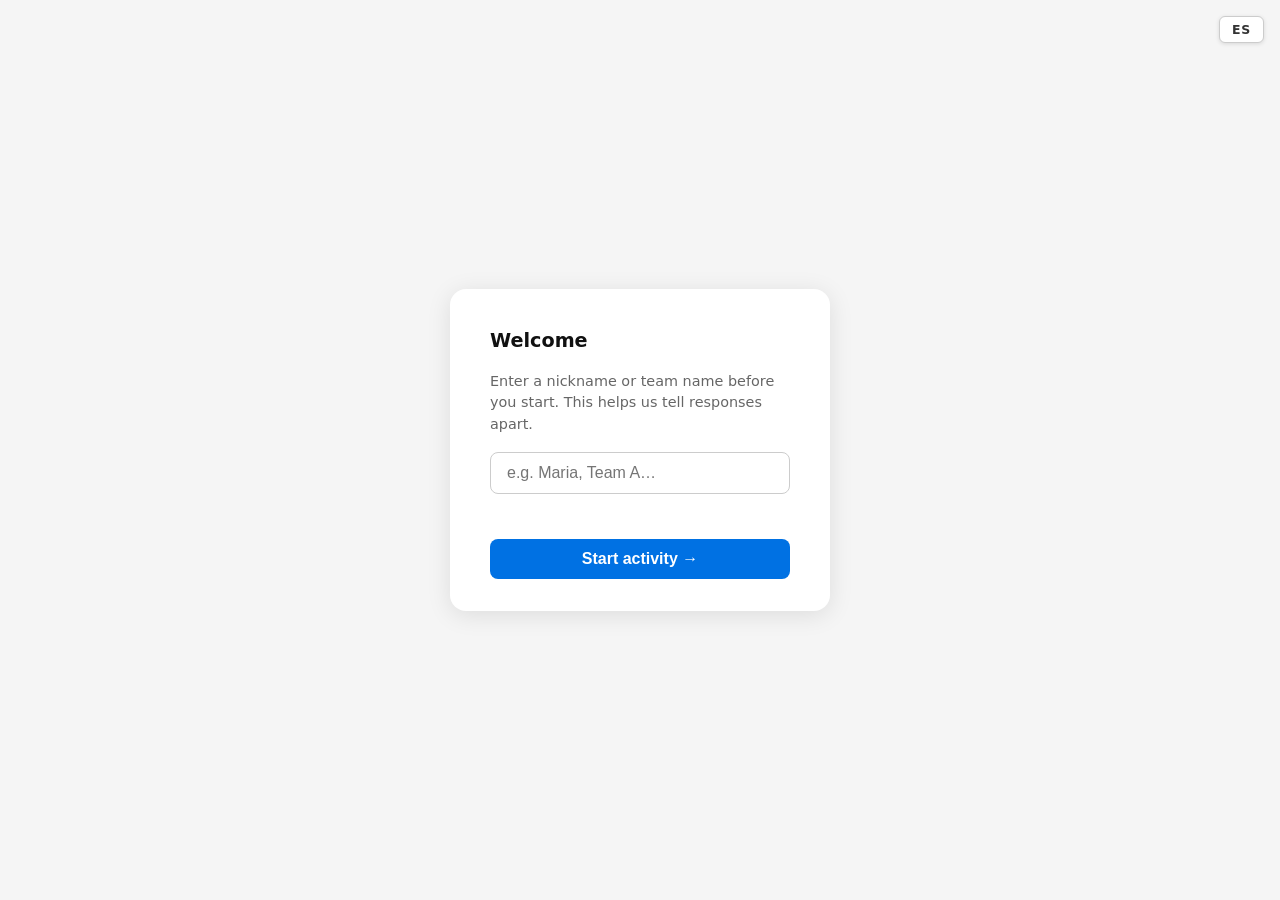
==== commit 3940690b: "recording" ====
--- a/static/index.html
+++ b/static/index.html
@@ -342,6 +342,70 @@
       font-size: 0.72rem;
       color: #999;
       text-align: center;
+    }
+
+    /* ── Nickname gate ── */
+    #nickname-gate {
+      position: fixed;
+      inset: 0;
+      background: #f5f5f5;
+      z-index: 500;
+      display: flex;
+      align-items: center;
+      justify-content: center;
+      padding: 2rem;
+    }
+    #nickname-gate.hidden { display: none; }
+    .gate-box {
+      background: #fff;
+      border-radius: 16px;
+      box-shadow: 0 4px 24px rgba(0,0,0,0.10);
+      padding: 2.5rem 2.5rem 2rem;
+      width: 100%;
+      max-width: 380px;
+      display: flex;
+      flex-direction: column;
+      gap: 1rem;
+    }
+    .gate-box h2 {
+      font-size: 1.2rem;
+      font-weight: 700;
+      color: #111;
+      margin-bottom: 0.2rem;
+    }
+    .gate-box p {
+      font-size: 0.9rem;
+      color: #666;
+      line-height: 1.5;
+    }
+    #nickname-input {
+      padding: 0.7rem 1rem;
+      font-size: 1rem;
+      border: 1.5px solid #ccc;
+      border-radius: 8px;
+      outline: none;
+      width: 100%;
+      transition: border-color .15s;
+    }
+    #nickname-input:focus { border-color: #0071e3; }
+    #nickname-submit {
+      padding: 0.7rem 1rem;
+      font-size: 1rem;
+      font-weight: 600;
+      background: #0071e3;
+      color: #fff;
+      border: none;
+      border-radius: 8px;
+      cursor: pointer;
+      width: 100%;
+      transition: background .15s;
+    }
+    #nickname-submit:hover { background: #005bb5; }
+    #nickname-submit:disabled { opacity: 0.45; cursor: default; }
+    #nickname-error {
+      font-size: 0.82rem;
+      color: #c0392b;
+      min-height: 1em;
     }
 
     /* ── Toast ── */
@@ -367,6 +431,18 @@
 </head>
 <body>
 
+<!-- ── Nickname gate (shown first) ── -->
+<div id="nickname-gate">
+  <div class="gate-box">
+    <h2>Welcome</h2>
+    <p>Enter a nickname or team name before you start. This helps us tell responses apart.</p>
+    <input id="nickname-input" type="text" placeholder="e.g. Maria, Team A…"
+           maxlength="60" autocomplete="off" />
+    <div id="nickname-error"></div>
+    <button id="nickname-submit" onclick="startActivity()">Start activity →</button>
+  </div>
+</div>
+
 <!-- ── Step 1: Search & Select ── -->
 <header>
   <h1 data-i18n="meta.title">Image Retrieval</h1>
@@ -419,6 +495,22 @@
   const confirmBtn   = document.getElementById('confirm-btn');
   const toast        = document.getElementById('toast');
 
+  // ── Nickname gate ─────────────────────────────────────────────────────────
+  let nickname = '';
+
+  document.getElementById('nickname-input').addEventListener('keydown', e => {
+    if (e.key === 'Enter') startActivity();
+  });
+
+  function startActivity() {
+    const val = document.getElementById('nickname-input').value.trim();
+    const err = document.getElementById('nickname-error');
+    if (!val) { err.textContent = 'Please enter a nickname before starting.'; return; }
+    nickname = val;
+    document.getElementById('nickname-gate').classList.add('hidden');
+    input.focus();
+  }
+
   let toastTimer = null;
   function showToast(msg, isError = false) {
     toast.textContent = msg;
@@ -600,13 +692,15 @@
       const res = await fetch('/api/submit', {
         method: 'POST',
         headers: { 'Content-Type': 'application/json' },
-        body: JSON.stringify({ prompt, selections }),
+        body: JSON.stringify({ prompt, nickname, selections }),
       });
       if (!res.ok) throw new Error(await res.text());
 
+      const result  = await res.json();
       const indices = orderedItems.map(s => s.imageIndex).join(',');
       const lang    = i18n.getCurrentLocale();
-      window.location.href = `/flipbook?images=${indices}&prompt=${encodeURIComponent(prompt)}&lang=${lang}`;
+      const sid     = result.session_id ?? '';
+      window.location.href = `/flipbook?images=${indices}&prompt=${encodeURIComponent(prompt)}&lang=${lang}&session_id=${sid}`;
     } catch (err) {
       showToast(t('search.error', { msg: err.message }), true);
       confirmBtn.disabled = false;
